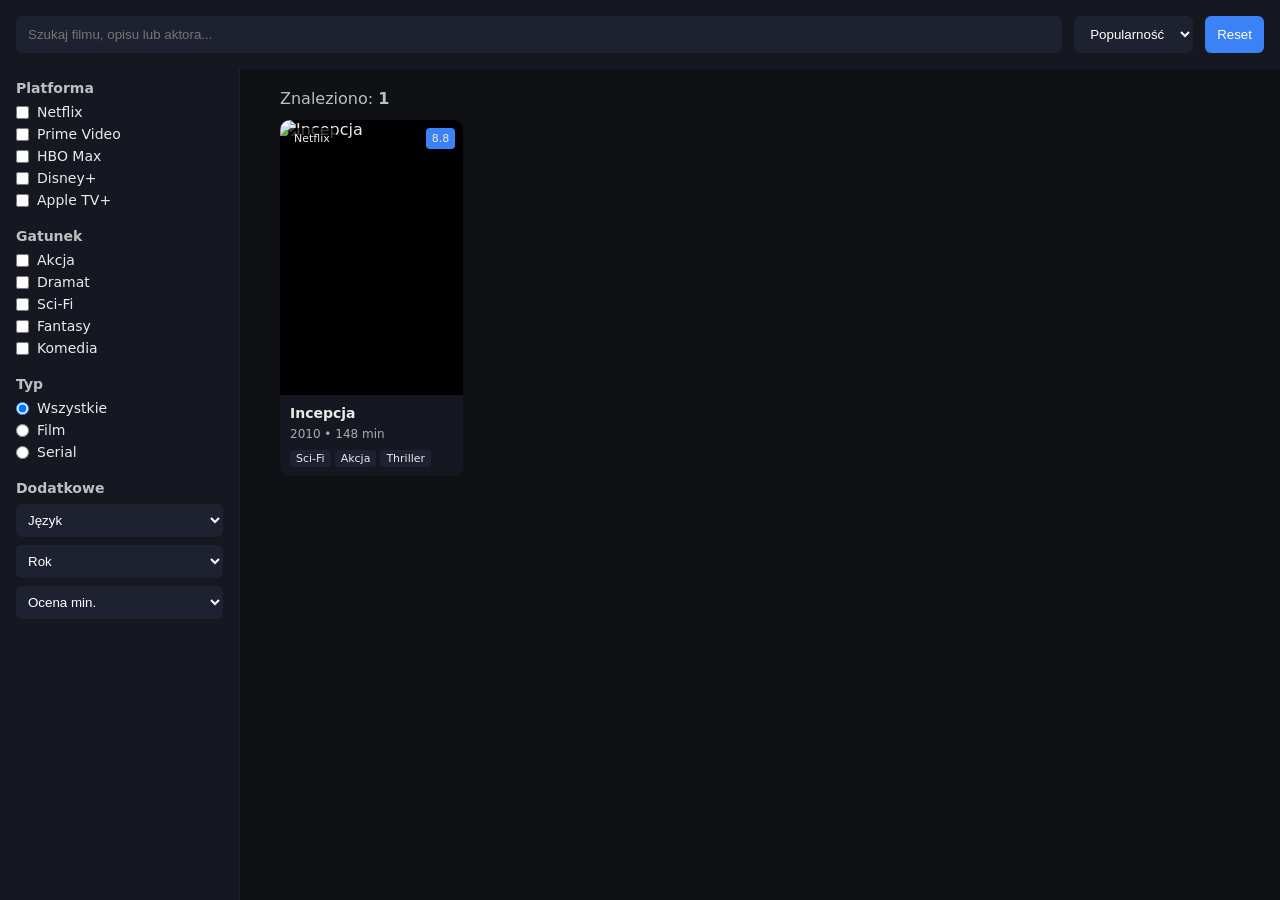
==== app/index.html @ c41995a2 "poprawiony frontend" ====
<!DOCTYPE html>
<html lang="pl">
  <head>
    <meta charset="UTF-8" />
    <title>Filmy i seriale</title>
    <meta name="viewport" content="width=device-width, initial-scale=1.0" />

    <link rel="stylesheet" href="css/styles.css" />
  </head>
  <body>
    <header class="top-bar">
      <input
        type="text"
        id="searchInput"
        placeholder="Szukaj filmu, opisu lub aktora..."
      />

      <select id="sortSelect">
        <option value="popularity">Popularność</option>
        <option value="rating">Ocena</option>
        <option value="newest">Najnowsze</option>
        <option value="title">Tytuł</option>
      </select>

      <button id="resetFilters">Reset</button>
    </header>

    <aside class="filters">
      <form>
        <section class="filter-group">
          <h4>Platforma</h4>
          <label class="filter-option">
            <input type="checkbox" name="platform" value="Netflix" />
            Netflix
          </label>
          <label class="filter-option">
            <input type="checkbox" name="platform" value="Prime Video" />
            Prime Video
          </label>
          <label class="filter-option">
            <input type="checkbox" name="platform" value="HBO Max" />
            HBO Max
          </label>
          <label class="filter-option">
            <input type="checkbox" name="platform" value="Disney+" />
            Disney+
          </label>
          <label class="filter-option">
            <input type="checkbox" name="platform" value="Apple TV+" />
            Apple TV+
          </label>
        </section>

        <section class="filter-group">
          <h4>Gatunek</h4>
          <label class="filter-option">
            <input type="checkbox" name="category" value="Akcja" />
            Akcja
          </label>
          <label class="filter-option">
            <input type="checkbox" name="category" value="Dramat" />
            Dramat
          </label>
          <label class="filter-option">
            <input type="checkbox" name="category" value="Sci-Fi" />
            Sci-Fi
          </label>
          <label class="filter-option">
            <input type="checkbox" name="category" value="Fantasy" />
            Fantasy
          </label>
          <label class="filter-option">
            <input type="checkbox" name="category" value="Komedia" />
            Komedia
          </label>
        </section>

        <section class="filter-group">
          <h4>Typ</h4>
          <label class="filter-option">
            <input type="radio" name="type" value="" checked />
            Wszystkie
          </label>
          <label class="filter-option">
            <input type="radio" name="type" value="Film" />
            Film
          </label>
          <label class="filter-option">
            <input type="radio" name="type" value="Serial" />
            Serial
          </label>
        </section>

        <section class="filter-group">
          <h4>Dodatkowe</h4>

          <select id="languageFilter" class="filter-select">
            <option value="">Język</option>
            <option value="Angielski">Angielski</option>
            <option value="Polski">Polski</option>
            <option value="Hiszpański">Hiszpański</option>
            <option value="Koreański">Koreański</option>
            <option value="Japoński">Japoński</option>
          </select>

          <select id="yearFilter" class="filter-select">
            <option value="">Rok</option>
            <option value="2024">2024</option>
            <option value="2023">2023</option>
            <option value="2022">2022</option>
            <option value="2021">2021</option>
            <option value="older">Starsze</option>
          </select>

          <select id="ratingFilter" class="filter-select">
            <option value="">Ocena min.</option>
            <option value="9">9+</option>
            <option value="8">8+</option>
            <option value="7">7+</option>
          </select>
        </section>
      </form>
    </aside>

    <main class="content">
      <div class="results-bar">
        Znaleziono: <strong id="resultsCount">0</strong>
      </div>

      <div id="noResults" class="no-results" style="display: none">
        Brak wyników
      </div>

      <section id="moviesGrid" class="movies-grid"></section>
    </main>

    <div id="modalOverlay" class="modal-overlay">
      <div class="modal">
        <button id="modalClose" class="modal-close">×</button>

        <img id="modalBackdrop" class="modal-backdrop" alt="" />

        <h2 id="modalTitle"></h2>

        <div id="modalMeta" class="modal-meta"></div>

        <p id="modalDescription"></p>

        <div id="modalCast"></div>

        <button id="btnWatch" class="btn-watch">Oglądaj</button>
      </div>
    </div>

    <script type="module" src="js/main.js"></script>
  </body>
</html>
---- app/css/styles.css ----
* {
  box-sizing: border-box;
  margin: 0;
  padding: 0;
}

body {
  font-family: system-ui, -apple-system, BlinkMacSystemFont, sans-serif;
  background: #0f1115;
  color: #eaeaea;
}

.top-bar {
  display: flex;
  gap: 12px;
  padding: 16px;
  background: #151821;
  position: sticky;
  top: 0;
  z-index: 10;
}

.top-bar input,
.top-bar select,
.top-bar button {
  background: #1e2230;
  border: none;
  color: #fff;
  padding: 10px 12px;
  border-radius: 6px;
}

.top-bar input {
  flex: 1;
}

.top-bar button {
  cursor: pointer;
  background: #3b82f6;
}

.content {
  margin-left: 260px;
  padding: 20px;
}

.filters {
  position: fixed;
  top: 64px;
  left: 0;
  width: 240px;
  height: calc(100vh - 64px);
  background: #151821;
  padding: 16px;
  overflow-y: auto;
  border-right: 1px solid #222;
}

.filter-group {
  margin-bottom: 20px;
}

.filter-group h4 {
  margin-bottom: 8px;
  font-size: 14px;
  opacity: 0.8;
}

.filter-option {
  display: flex;
  align-items: center;
  gap: 8px;
  margin-bottom: 6px;
  font-size: 14px;
}

.filter-select {
  width: 100%;
  margin-bottom: 8px;
  padding: 8px;
  border-radius: 6px;
  background: #1e2230;
  border: none;
  color: #fff;
}

.results-bar {
  margin-bottom: 12px;
  opacity: 0.8;
}

.no-results {
  padding: 40px;
  text-align: center;
  opacity: 0.6;
}

.movies-grid {
  display: grid;
  grid-template-columns: repeat(auto-fill, minmax(180px, 1fr));
  gap: 16px;
}

.movie-card {
  background: #151821;
  border-radius: 10px;
  overflow: hidden;
  cursor: pointer;
  transition: transform 0.2s ease;
}

.movie-card:hover {
  transform: translateY(-4px);
}

.movie-poster {
  position: relative;
  aspect-ratio: 2 / 3;
  background: #000;
}

.movie-poster img {
  width: 100%;
  height: 100%;
  object-fit: cover;
}

.movie-platform {
  position: absolute;
  top: 8px;
  left: 8px;
  background: rgba(0, 0, 0, 0.7);
  padding: 4px 6px;
  font-size: 11px;
  border-radius: 4px;
}

.movie-rating {
  position: absolute;
  top: 8px;
  right: 8px;
  background: #3b82f6;
  padding: 4px 6px;
  font-size: 11px;
  border-radius: 4px;
}

.movie-info {
  padding: 10px;
}

.movie-info h3 {
  font-size: 14px;
  margin-bottom: 6px;
}

.movie-meta {
  font-size: 12px;
  opacity: 0.7;
  margin-bottom: 6px;
}

.movie-genres span {
  font-size: 11px;
  background: #1e2230;
  padding: 2px 6px;
  border-radius: 4px;
  margin-right: 4px;
}

.modal-overlay {
  position: fixed;
  inset: 0;
  background: rgba(0, 0, 0, 0.75);
  display: none;
  align-items: center;
  justify-content: center;
  z-index: 100;
}

.modal-overlay.active {
  display: flex;
}

.modal {
  background: #151821;
  max-width: 600px;
  width: 90%;
  border-radius: 12px;
  padding: 20px;
  position: relative;
}

.modal-close {
  position: absolute;
  right: 12px;
  top: 12px;
  background: none;
  border: none;
  font-size: 24px;
  color: #fff;
  cursor: pointer;
}

.modal-backdrop {
  width: 100%;
  height: 200px;
  object-fit: cover;
  border-radius: 8px;
  margin-bottom: 12px;
}

.modal-meta {
  display: flex;
  flex-wrap: wrap;
  gap: 10px;
  font-size: 13px;
  opacity: 0.8;
  margin-bottom: 12px;
}

#modalDescription {
  margin-bottom: 12px;
  line-height: 1.5;
}

#modalCast {
  font-size: 13px;
  opacity: 0.85;
  margin-bottom: 16px;
}

.btn-watch {
  background: #3b82f6;
  border: none;
  color: #fff;
  padding: 10px 16px;
  border-radius: 6px;
  cursor: pointer;
  width: 100%;
}

@media (max-width: 900px) {
  .filters {
    position: static;
    width: 100%;
    height: auto;
    border-right: none;
  }

  .content {
    margin-left: 0;
  }

  .top-bar {
    flex-wrap: wrap;
  }
}
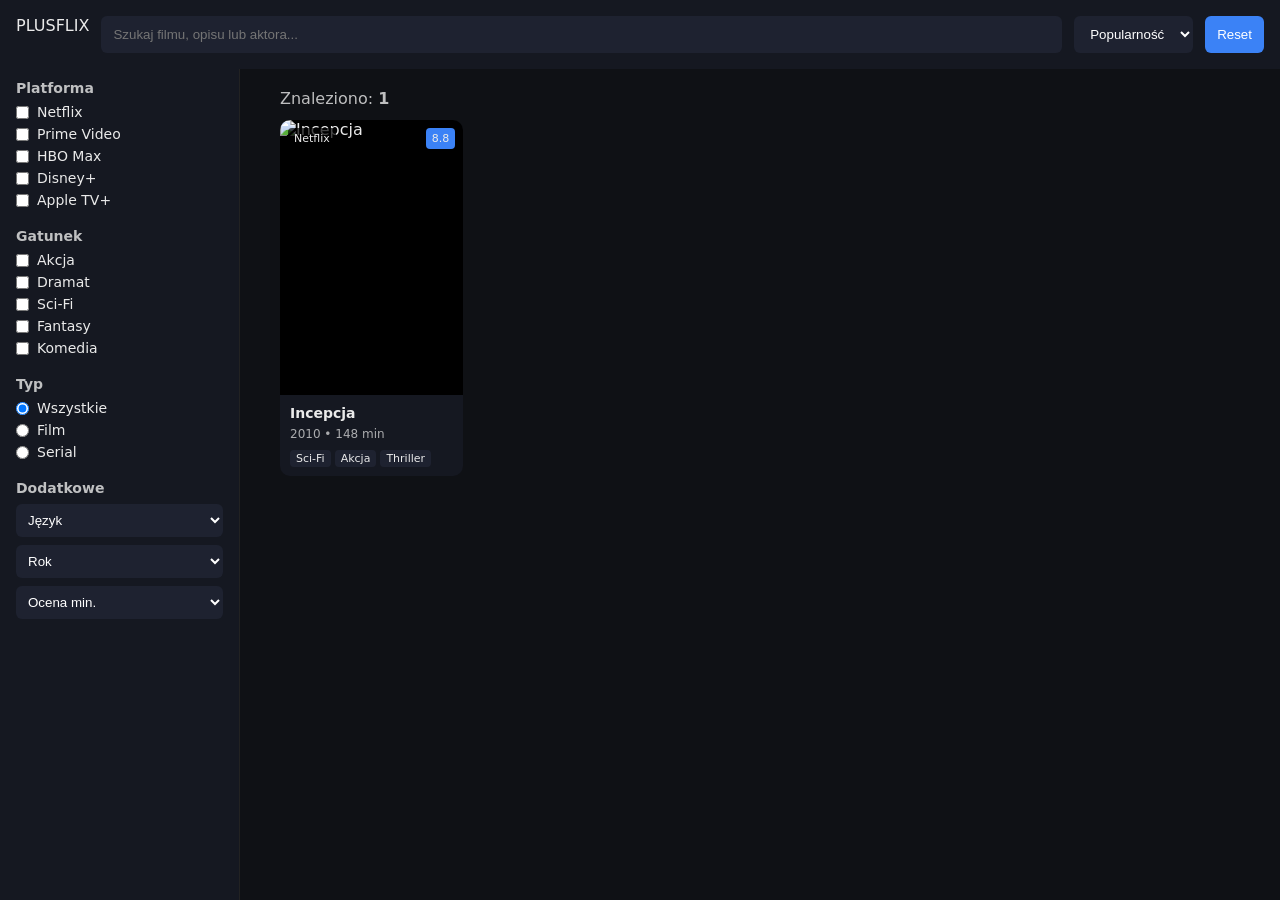
==== commit 61eeadf8: "Update index.html" ====
--- a/app/index.html
+++ b/app/index.html
@@ -9,6 +9,9 @@
   </head>
   <body>
     <header class="top-bar">
+      <div class="logo">
+  <span class="plus">PLUS</span><span class="flix">FLIX</span>
+</div>
       <input
         type="text"
         id="searchInput"
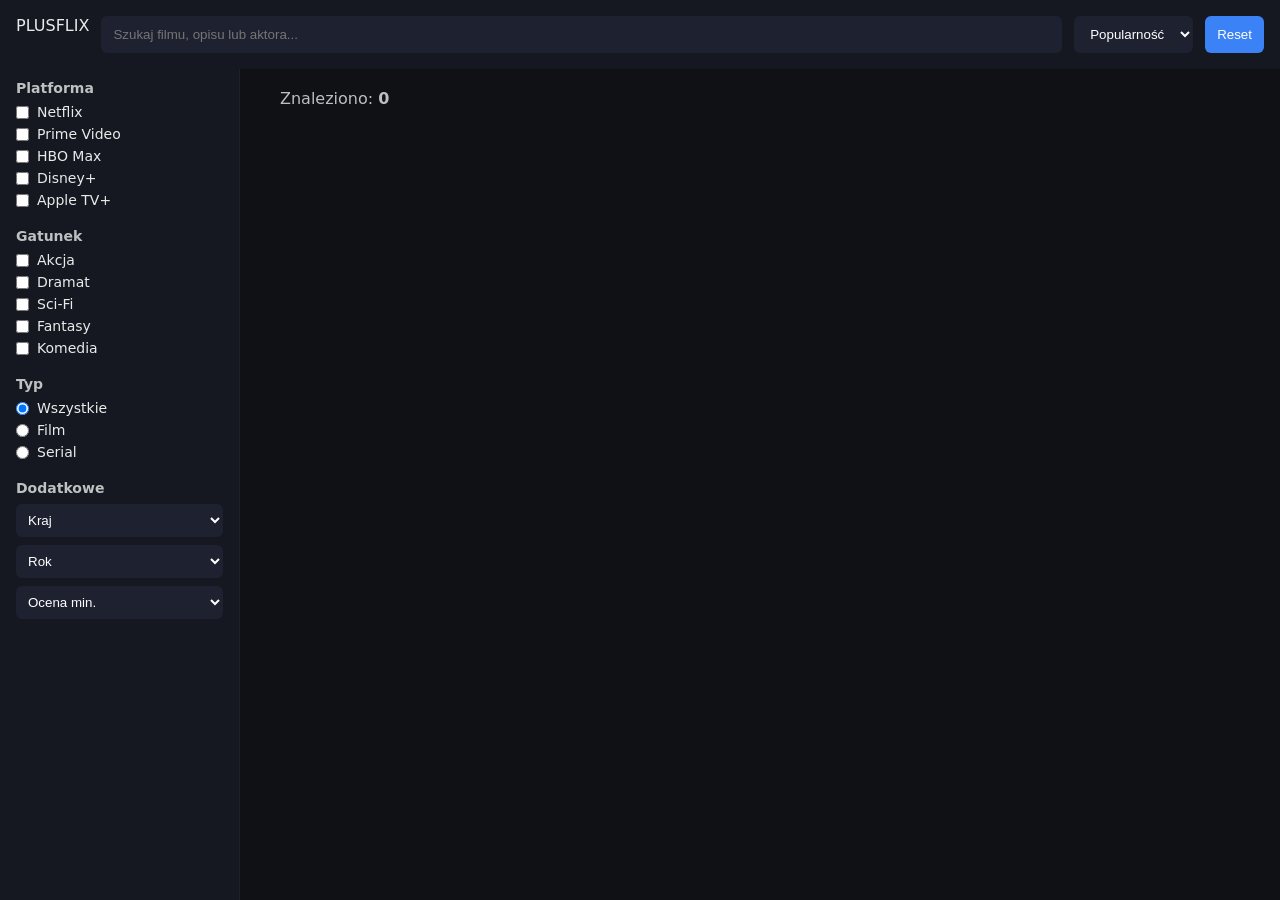
==== commit 23ab72d1: "update" ====
--- a/app/index.html
+++ b/app/index.html
@@ -97,13 +97,13 @@
         <section class="filter-group">
           <h4>Dodatkowe</h4>
 
-          <select id="languageFilter" class="filter-select">
-            <option value="">Język</option>
-            <option value="Angielski">Angielski</option>
-            <option value="Polski">Polski</option>
-            <option value="Hiszpański">Hiszpański</option>
-            <option value="Koreański">Koreański</option>
-            <option value="Japoński">Japoński</option>
+          <select id="countryFilter" class="filter-select">
+            <option value="">Kraj</option>
+            <option value="Stany Zjednoczone">Stany Zjednoczone</option>
+            <option value="Polska">Polska</option>
+            <option value="Hiszpania">Hiszpania</option>
+            <option value="Korea Południowa">Korea Południowa</option>
+            <option value="Japonia">Japonia</option>
           </select>
 
           <select id="yearFilter" class="filter-select">
--- a/app/css/styles.css
+++ b/app/css/styles.css
@@ -255,4 +255,5 @@
   .top-bar {
     flex-wrap: wrap;
   }
-}+  
+}
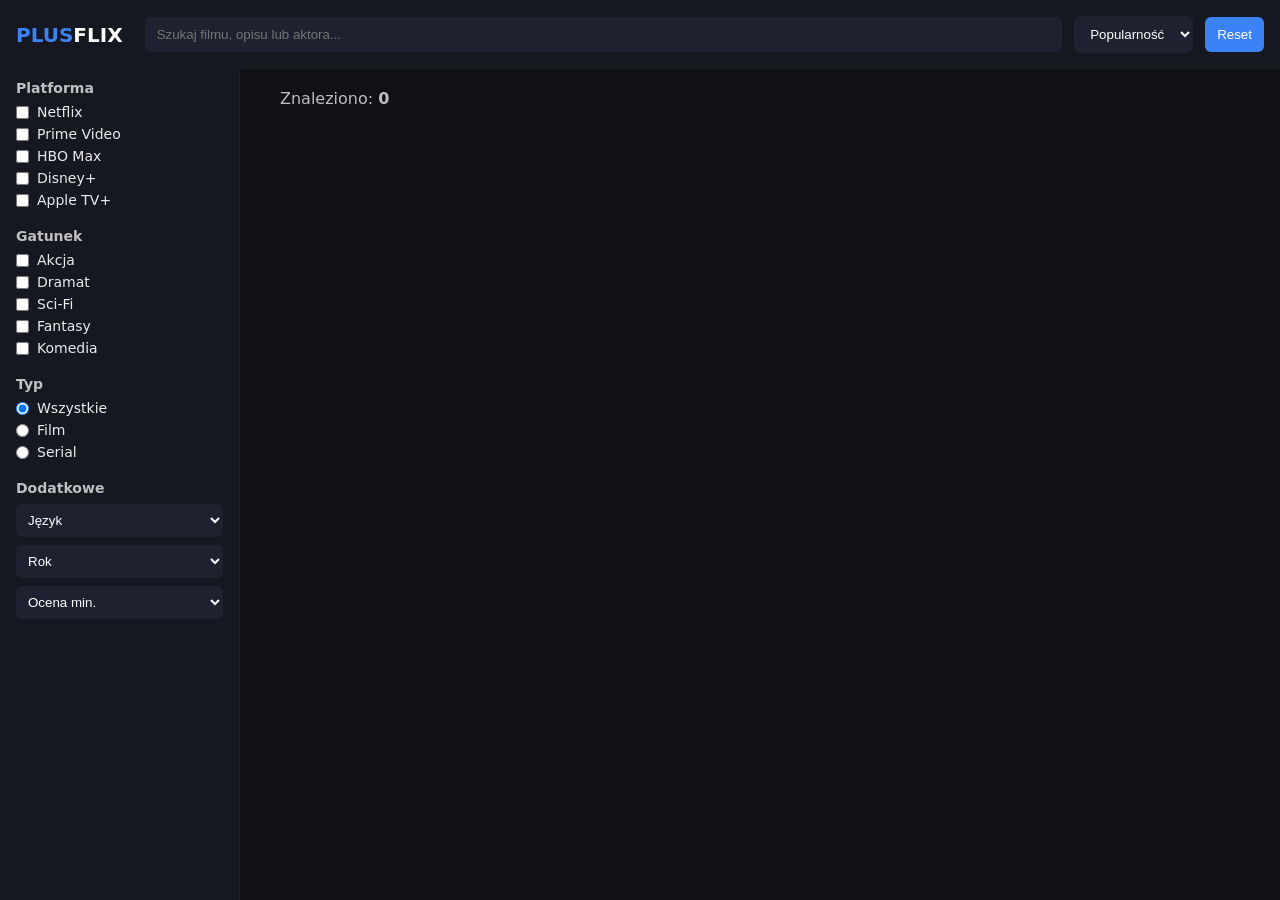
==== commit 40c0e47e: "Kamien milowy 2 niedokoncz" ====
--- a/app/index.html
+++ b/app/index.html
@@ -10,8 +10,8 @@
   <body>
     <header class="top-bar">
       <div class="logo">
-  <span class="plus">PLUS</span><span class="flix">FLIX</span>
-</div>
+        <span class="plus">PLUS</span><span class="flix">FLIX</span>
+      </div>
       <input
         type="text"
         id="searchInput"
@@ -97,13 +97,13 @@
         <section class="filter-group">
           <h4>Dodatkowe</h4>
 
-          <select id="countryFilter" class="filter-select">
-            <option value="">Kraj</option>
-            <option value="Stany Zjednoczone">Stany Zjednoczone</option>
-            <option value="Polska">Polska</option>
-            <option value="Hiszpania">Hiszpania</option>
-            <option value="Korea Południowa">Korea Południowa</option>
-            <option value="Japonia">Japonia</option>
+          <select id="languageFilter" class="filter-select">
+            <option value="">Język</option>
+            <option value="Angielski">Angielski</option>
+            <option value="Polski">Polski</option>
+            <option value="Hiszpański">Hiszpański</option>
+            <option value="Koreański">Koreański</option>
+            <option value="Japoński">Japoński</option>
           </select>
 
           <select id="yearFilter" class="filter-select">
@@ -137,24 +137,11 @@
       <section id="moviesGrid" class="movies-grid"></section>
     </main>
 
-    <div id="modalOverlay" class="modal-overlay">
-      <div class="modal">
-        <button id="modalClose" class="modal-close">×</button>
-
-        <img id="modalBackdrop" class="modal-backdrop" alt="" />
-
-        <h2 id="modalTitle"></h2>
-
-        <div id="modalMeta" class="modal-meta"></div>
-
-        <p id="modalDescription"></p>
-
-        <div id="modalCast"></div>
-
-        <button id="btnWatch" class="btn-watch">Oglądaj</button>
-      </div>
+    <div id="movieModal" class="modal-overlay">
+      <div id="modalContent" class="modal">
+        </div>
     </div>
 
     <script type="module" src="js/main.js"></script>
   </body>
-</html>
+</html>
--- a/app/css/styles.css
+++ b/app/css/styles.css
@@ -1,3 +1,4 @@
+/* --- BAZOWE RESETOWANIE --- */
 * {
   box-sizing: border-box;
   margin: 0;
@@ -10,6 +11,7 @@
   color: #eaeaea;
 }
 
+/* --- TOP BAR & LOGO --- */
 .top-bar {
   display: flex;
   gap: 12px;
@@ -18,7 +20,17 @@
   position: sticky;
   top: 0;
   z-index: 10;
-}
+  align-items: center;
+}
+
+.logo {
+  font-weight: bold;
+  font-size: 20px;
+  margin-right: 10px;
+}
+
+.logo .plus { color: #3b82f6; }
+.logo .flix { color: #fff; }
 
 .top-bar input,
 .top-bar select,
@@ -30,15 +42,10 @@
   border-radius: 6px;
 }
 
-.top-bar input {
-  flex: 1;
-}
-
-.top-bar button {
-  cursor: pointer;
-  background: #3b82f6;
-}
-
+.top-bar input { flex: 1; }
+.top-bar button { cursor: pointer; background: #3b82f6; }
+
+/* --- UKŁAD STRONY --- */
 .content {
   margin-left: 260px;
   padding: 20px;
@@ -56,23 +63,10 @@
   border-right: 1px solid #222;
 }
 
-.filter-group {
-  margin-bottom: 20px;
-}
-
-.filter-group h4 {
-  margin-bottom: 8px;
-  font-size: 14px;
-  opacity: 0.8;
-}
-
-.filter-option {
-  display: flex;
-  align-items: center;
-  gap: 8px;
-  margin-bottom: 6px;
-  font-size: 14px;
-}
+/* --- FILTRY --- */
+.filter-group { margin-bottom: 20px; }
+.filter-group h4 { margin-bottom: 8px; font-size: 14px; opacity: 0.8; }
+.filter-option { display: flex; align-items: center; gap: 8px; margin-bottom: 6px; font-size: 14px; }
 
 .filter-select {
   width: 100%;
@@ -84,16 +78,9 @@
   color: #fff;
 }
 
-.results-bar {
-  margin-bottom: 12px;
-  opacity: 0.8;
-}
-
-.no-results {
-  padding: 40px;
-  text-align: center;
-  opacity: 0.6;
-}
+/* --- GRID FILMÓW --- */
+.results-bar { margin-bottom: 12px; opacity: 0.8; }
+.no-results { padding: 40px; text-align: center; opacity: 0.6; }
 
 .movies-grid {
   display: grid;
@@ -109,21 +96,10 @@
   transition: transform 0.2s ease;
 }
 
-.movie-card:hover {
-  transform: translateY(-4px);
-}
-
-.movie-poster {
-  position: relative;
-  aspect-ratio: 2 / 3;
-  background: #000;
-}
-
-.movie-poster img {
-  width: 100%;
-  height: 100%;
-  object-fit: cover;
-}
+.movie-card:hover { transform: translateY(-4px); }
+
+.movie-poster { position: relative; aspect-ratio: 2 / 3; background: #000; }
+.movie-poster img { width: 100%; height: 100%; object-fit: cover; }
 
 .movie-platform {
   position: absolute;
@@ -145,20 +121,9 @@
   border-radius: 4px;
 }
 
-.movie-info {
-  padding: 10px;
-}
-
-.movie-info h3 {
-  font-size: 14px;
-  margin-bottom: 6px;
-}
-
-.movie-meta {
-  font-size: 12px;
-  opacity: 0.7;
-  margin-bottom: 6px;
-}
+.movie-info { padding: 10px; }
+.movie-info h3 { font-size: 14px; margin-bottom: 6px; }
+.movie-meta { font-size: 12px; opacity: 0.7; margin-bottom: 6px; }
 
 .movie-genres span {
   font-size: 11px;
@@ -168,92 +133,128 @@
   margin-right: 4px;
 }
 
-.modal-overlay {
+/* --- NAPRAWA MODALA (POŁĄCZONE I POPRAWIONE) --- */
+
+#movieModal.modal-overlay {
+  display: none;
   position: fixed;
   inset: 0;
-  background: rgba(0, 0, 0, 0.75);
-  display: none;
+  background: rgba(0, 0, 0, 0.9);
   align-items: center;
   justify-content: center;
-  z-index: 100;
-}
-
-.modal-overlay.active {
-  display: flex;
-}
-
-.modal {
-  background: #151821;
-  max-width: 600px;
-  width: 90%;
+  z-index: 9999;
+  padding: 20px;
+}
+
+#movieModal.modal-overlay.active { display: flex; }
+
+#modalContent.modal {
+  background: #151821;
+  max-width: 800px;
+  width: 100%;
+  max-height: 90vh;
   border-radius: 12px;
-  padding: 20px;
   position: relative;
-}
-
-.modal-close {
+  overflow-y: auto;
+  display: flex;
+  flex-direction: column;
+  box-shadow: 0 0 40px rgba(0,0,0,0.8);
+}
+
+.modal-header { position: relative; width: 100%; min-height: 250px; }
+
+.modal-backdrop {
+  width: 100%;
+  height: 100%;
+  min-height: 250px;
+  object-fit: cover;
+  border-top-left-radius: 12px;
+  border-top-right-radius: 12px;
+}
+
+.close-modal {
   position: absolute;
-  right: 12px;
-  top: 12px;
-  background: none;
-  border: none;
-  font-size: 24px;
+  right: 15px;
+  top: 15px;
+  background: rgba(0,0,0,0.6);
+  border: none;
+  font-size: 28px;
   color: #fff;
   cursor: pointer;
-}
-
-.modal-backdrop {
-  width: 100%;
-  height: 200px;
-  object-fit: cover;
+  width: 40px;
+  height: 40px;
+  border-radius: 50%;
+  z-index: 10;
+  display: flex;
+  align-items: center;
+  justify-content: center;
+}
+
+.modal-body { padding: 25px; }
+
+.modal-title-row {
+  display: flex;
+  justify-content: space-between;
+  align-items: center;
+  margin-bottom: 15px;
+}
+
+.modal-title-row h1 { font-size: 24px; }
+
+.modal-meta {
+  display: flex;
+  gap: 15px;
+  font-size: 14px;
+  opacity: 0.7;
+  margin-bottom: 15px;
+}
+
+.modal-description { line-height: 1.6; margin-bottom: 15px; }
+
+/* --- RECENZJE --- */
+.reviews-section { margin-top: 20px; }
+
+.review-item {
+  background: #1e2230;
+  padding: 15px;
   border-radius: 8px;
   margin-bottom: 12px;
-}
-
-.modal-meta {
-  display: flex;
-  flex-wrap: wrap;
-  gap: 10px;
-  font-size: 13px;
-  opacity: 0.8;
-  margin-bottom: 12px;
-}
-
-#modalDescription {
-  margin-bottom: 12px;
-  line-height: 1.5;
-}
-
-#modalCast {
-  font-size: 13px;
-  opacity: 0.85;
-  margin-bottom: 16px;
-}
-
-.btn-watch {
+  border-left: 4px solid #3b82f6;
+}
+
+#newReviewText {
+  width: 100%;
+  padding: 12px;
+  background: #0f1115;
+  color: white;
+  border: 1px solid #333;
+  border-radius: 8px;
+  margin-top: 10px;
+}
+
+#newReviewText:focus {
+  border-color: #3b82f6;
+  outline: none;
+}
+
+.btn-play {
   background: #3b82f6;
   border: none;
   color: #fff;
-  padding: 10px 16px;
+  padding: 12px;
   border-radius: 6px;
   cursor: pointer;
-  width: 100%;
-}
-
+  font-weight: bold;
+  width: 100%;
+  margin-top: 20px;
+}
+
+/* --- RWD --- */
 @media (max-width: 900px) {
-  .filters {
-    position: static;
-    width: 100%;
-    height: auto;
-    border-right: none;
-  }
-
-  .content {
-    margin-left: 0;
-  }
-
-  .top-bar {
-    flex-wrap: wrap;
-  }
-  
-}
+  .filters { position: static; width: 100%; height: auto; border-right: none; }
+  .content { margin-left: 0; }
+  .top-bar { flex-wrap: wrap; }
+}
+
+/* --- ADMIN PANEL HELPER CLASSES --- */
+.admin-card { background: #151821; padding: 20px; border-radius: 12px; border: 1px solid #222; margin-top: 20px; }
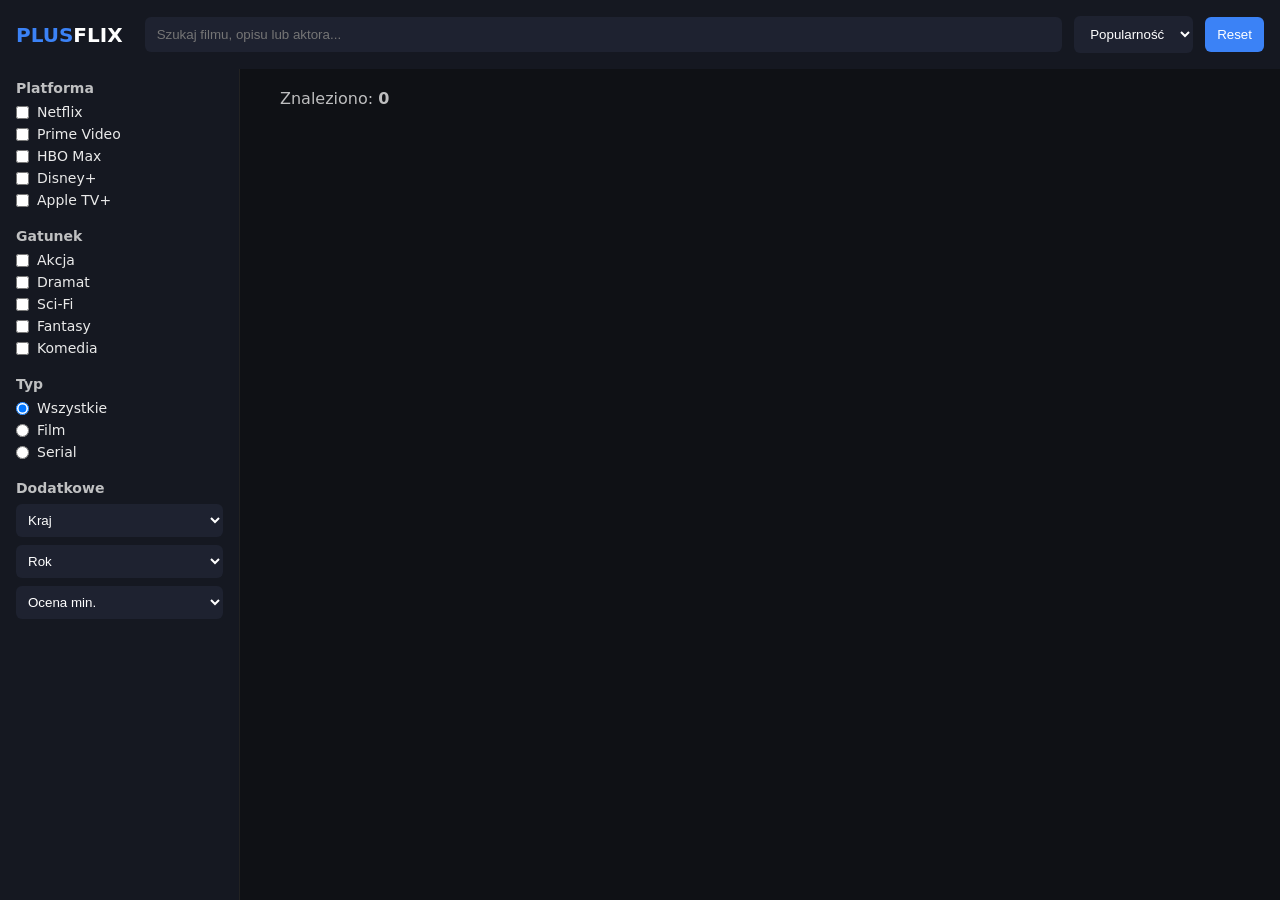
==== commit 59647c9b: "Kamien milowy 2 niedokncz" ====
--- a/app/index.html
+++ b/app/index.html
@@ -97,13 +97,13 @@
         <section class="filter-group">
           <h4>Dodatkowe</h4>
 
-          <select id="languageFilter" class="filter-select">
-            <option value="">Język</option>
-            <option value="Angielski">Angielski</option>
-            <option value="Polski">Polski</option>
-            <option value="Hiszpański">Hiszpański</option>
-            <option value="Koreański">Koreański</option>
-            <option value="Japoński">Japoński</option>
+          <select id="countryFilter" class="filter-select">
+            <option value="">Kraj</option>
+            <option value="Stany Zjednoczone">Stany Zjednoczone</option>
+            <option value="Polska">Polska</option>
+            <option value="Hiszpania">Hiszpania</option>
+            <option value="Korea Południowa">Korea Południowa</option>
+            <option value="Japonia">Japonia</option>
           </select>
 
           <select id="yearFilter" class="filter-select">
